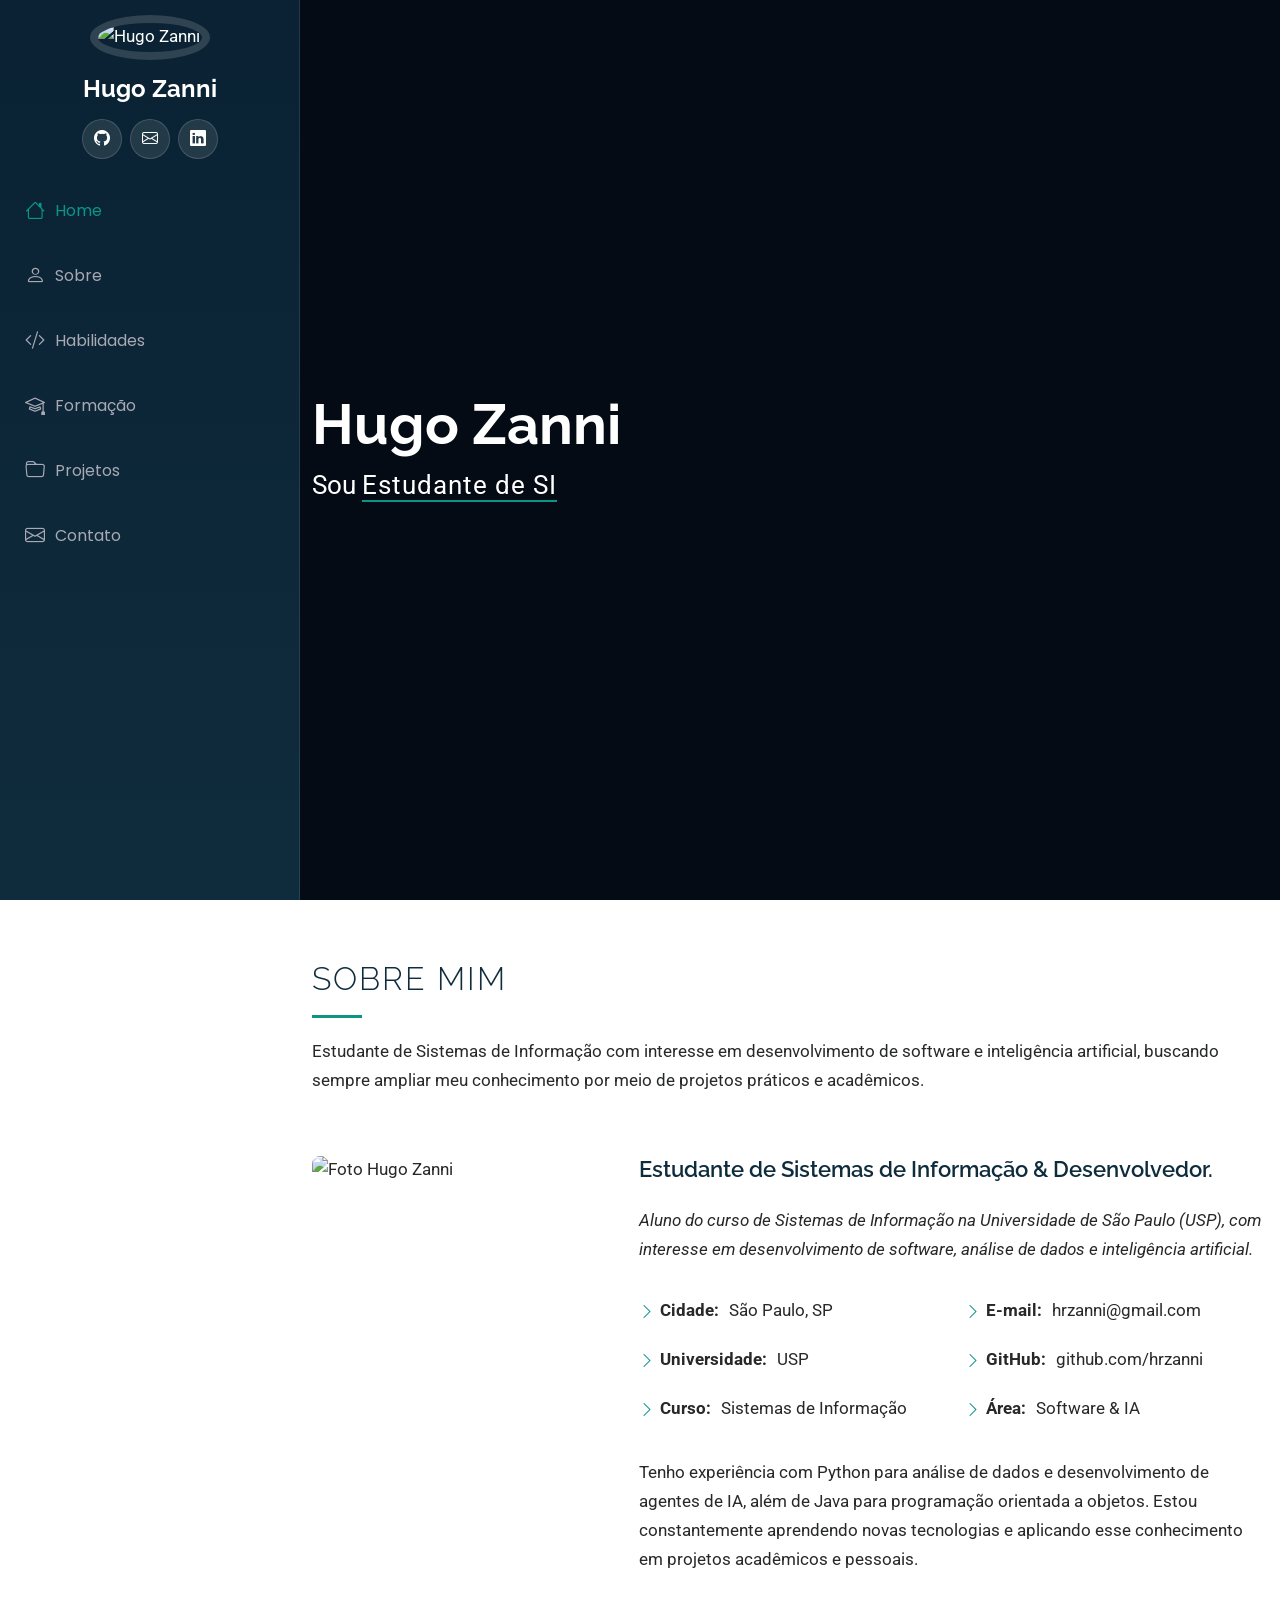
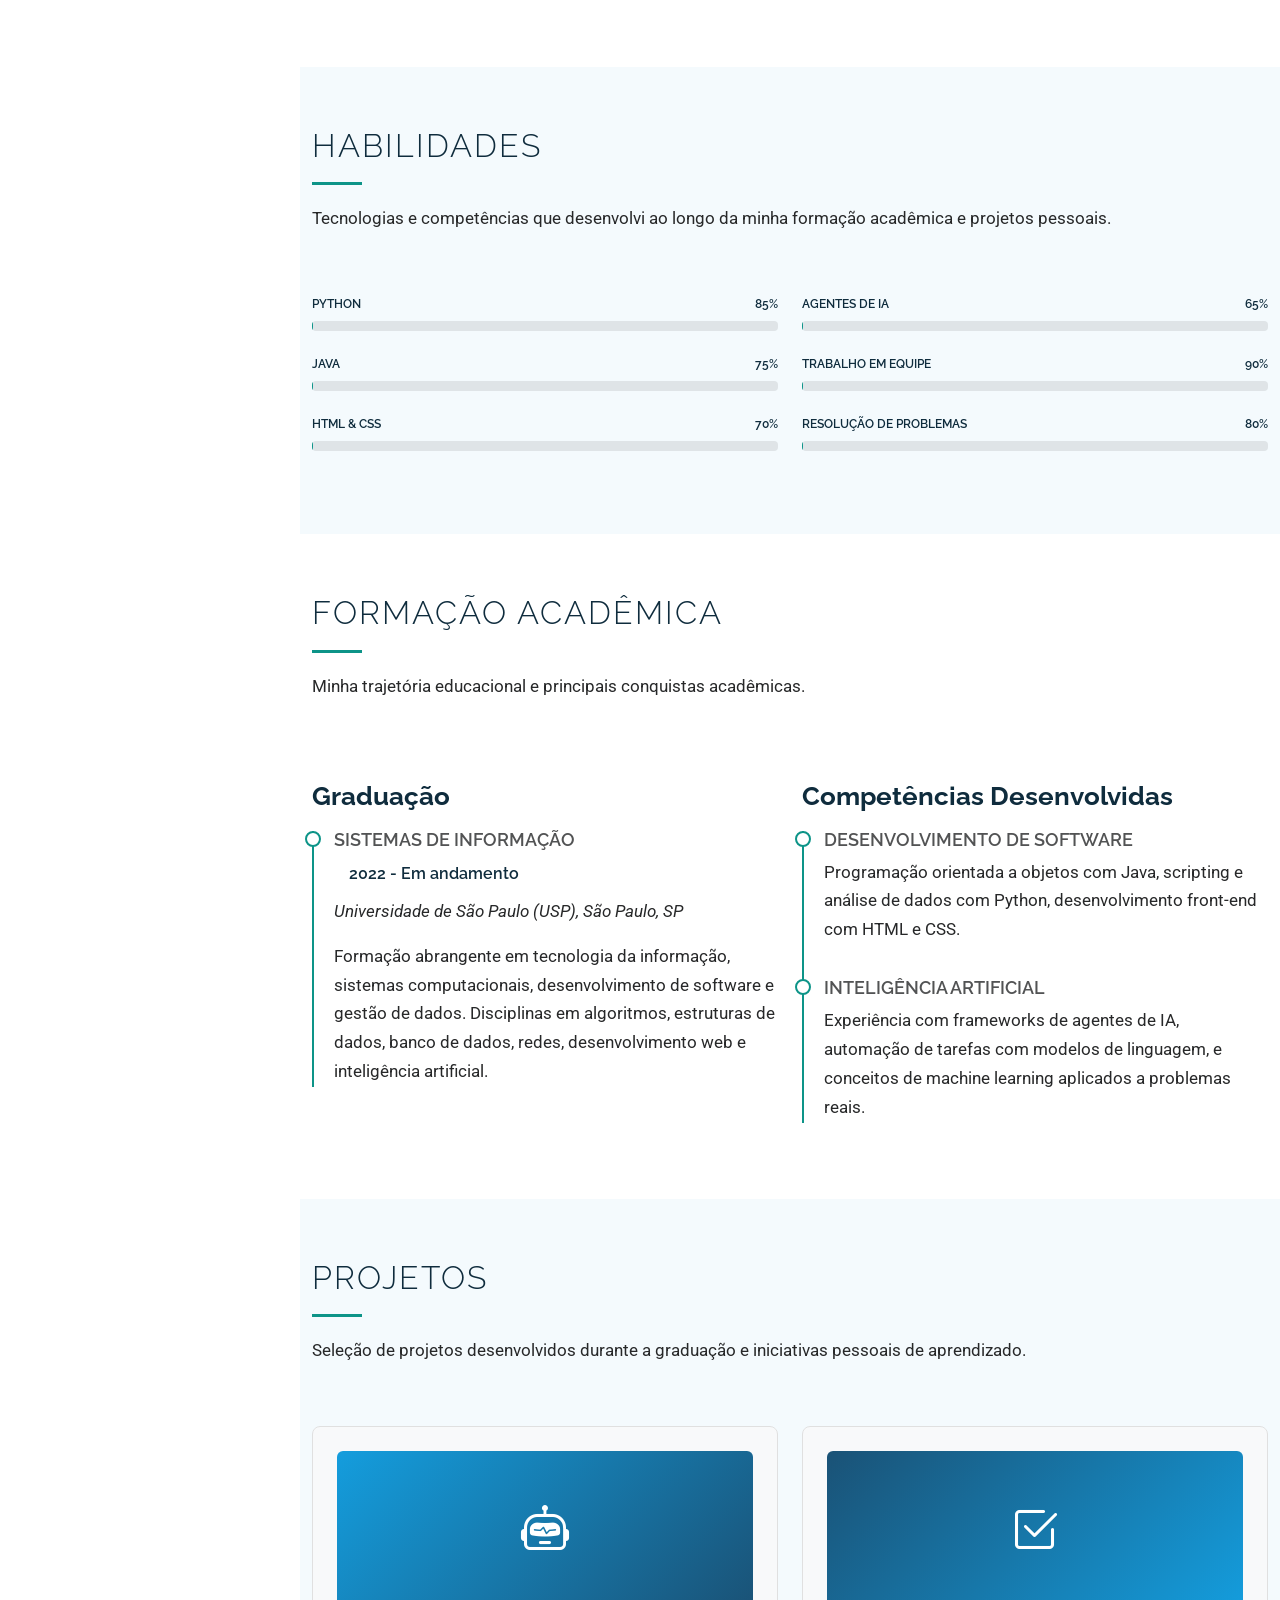
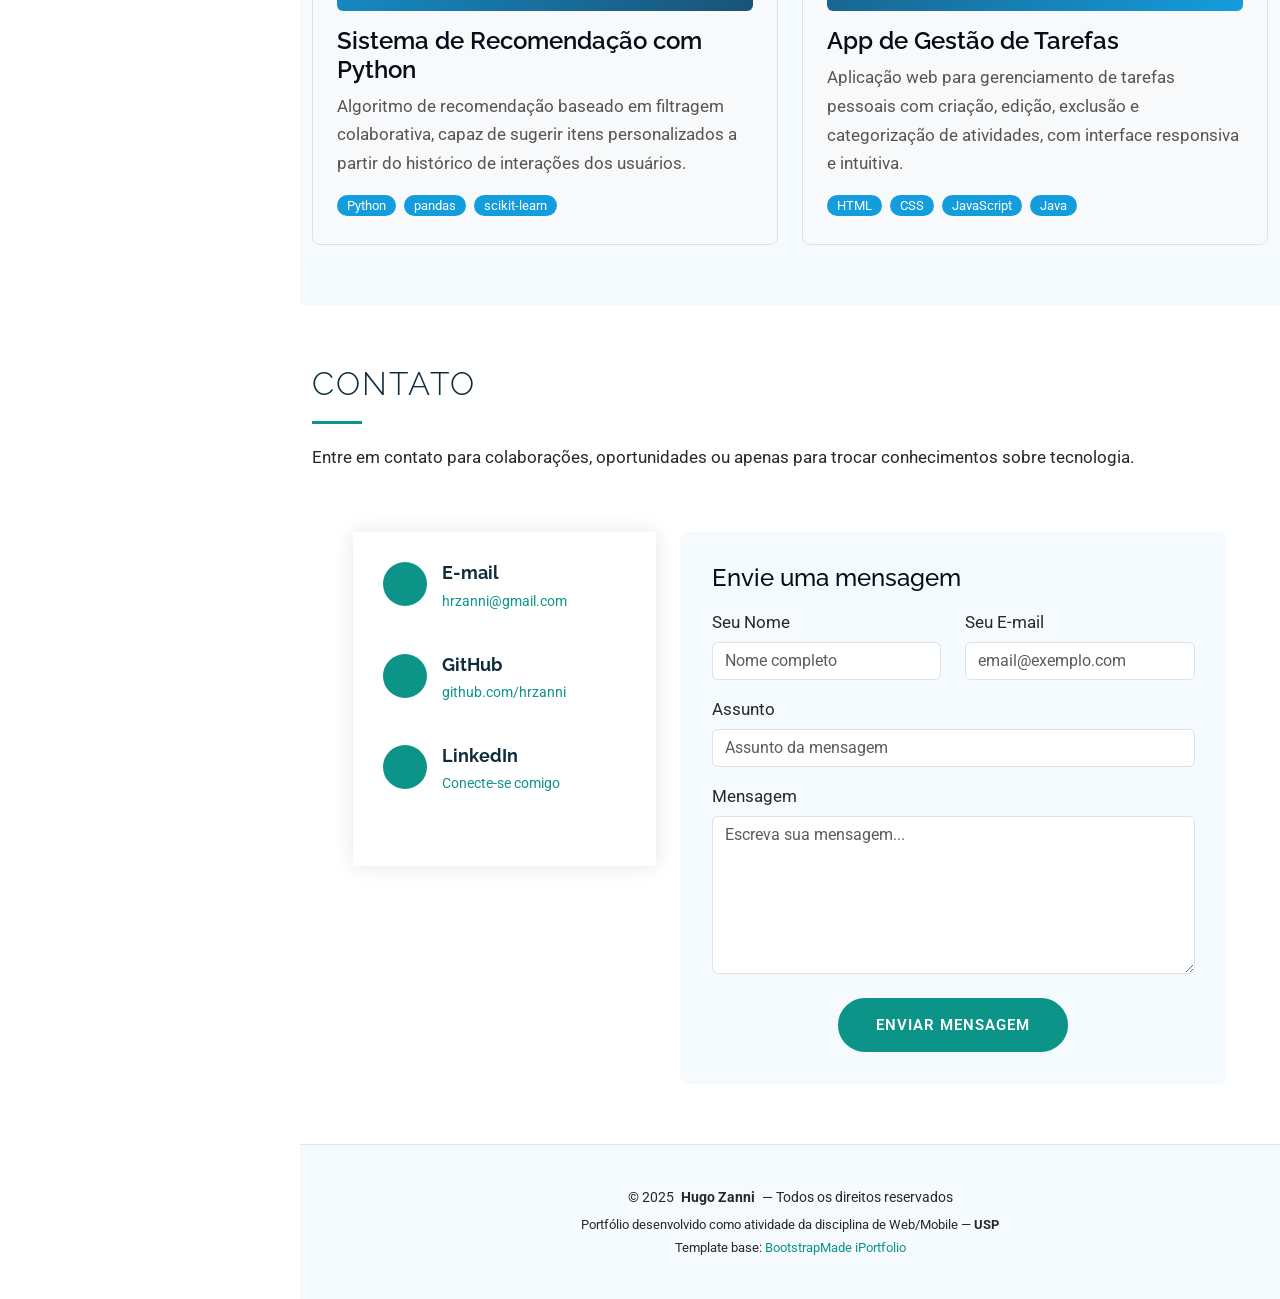
==== index.html @ 6def1819 "Portfólio Hugo Zanni - Atividade Introdução ao CSS - Template iPortfolio (BootstrapMade) adaptado co" ====
<!DOCTYPE html>
<html lang="pt-BR">

<head>
  <meta charset="utf-8">
  <meta content="width=device-width, initial-scale=1.0" name="viewport">
  <title>Hugo Zanni - Portfólio</title>
  <meta content="Portfólio profissional de Hugo Zanni, aluno de Sistemas de Informação na USP" name="description">
  <meta content="portfólio, sistemas de informação, USP, python, java, inteligência artificial" name="keywords">

  <!-- Fonts -->
  <link href="https://fonts.googleapis.com" rel="preconnect">
  <link href="https://fonts.gstatic.com" rel="preconnect" crossorigin>
  <link href="https://fonts.googleapis.com/css2?family=Roboto:ital,wght@0,100;0,300;0,400;0,500;0,700;0,900;1,100;1,300;1,400;1,500;1,700;1,900&family=Poppins:ital,wght@0,100;0,200;0,300;0,400;0,500;0,600;0,700;0,800;0,900;1,100;1,200;1,300;1,400;1,500;1,600;1,700;1,800;1,900&family=Raleway:ital,wght@0,100;0,200;0,300;0,400;0,500;0,600;0,700;0,800;0,900;1,100;1,200;1,300;1,400;1,500;1,600;1,700;1,800;1,900&display=swap" rel="stylesheet">

  <!-- Vendor CSS Files (CDN) -->
  <link href="https://cdn.jsdelivr.net/npm/bootstrap@5.3.3/dist/css/bootstrap.min.css" rel="stylesheet">
  <link href="https://cdn.jsdelivr.net/npm/bootstrap-icons@1.11.3/font/bootstrap-icons.min.css" rel="stylesheet">
  <link href="https://cdn.jsdelivr.net/npm/aos@2.3.4/dist/aos.css" rel="stylesheet">
  <link href="https://cdn.jsdelivr.net/npm/glightbox/dist/css/glightbox.min.css" rel="stylesheet">
  <link href="https://cdn.jsdelivr.net/npm/swiper@11/swiper-bundle.min.css" rel="stylesheet">

  <!-- Main CSS File -->
  <link href="assets/css/main.css" rel="stylesheet">
  <!-- Custom CSS Overrides -->
  <link href="assets/css/custom.css" rel="stylesheet">

  <!-- =======================================================
  * Template Base: iPortfolio
  * Template URL: https://bootstrapmade.com/iportfolio-bootstrap-portfolio-websites-template/
  * Author: BootstrapMade.com
  * Adaptado por: Hugo Zanni - Sistemas de Informação, USP
  ======================================================== -->
</head>

<body class="index-page">

  <header id="header" class="header dark-background d-flex flex-column">
    <i class="header-toggle d-xl-none bi bi-list"></i>

    <div class="profile-img">
      <img src="https://ui-avatars.com/api/?name=Hugo+Zanni&background=149ddd&color=fff&size=200&bold=true&font-size=0.4" alt="Hugo Zanni" class="img-fluid rounded-circle">
    </div>

    <a href="index.html" class="logo d-flex align-items-center justify-content-center">
      <h1 class="sitename">Hugo Zanni</h1>
    </a>

    <div class="social-links text-center">
      <a href="https://github.com/hrzanni" class="github" target="_blank" title="GitHub"><i class="bi bi-github"></i></a>
      <a href="mailto:hrzanni@gmail.com" class="email" title="E-mail"><i class="bi bi-envelope"></i></a>
      <a href="#" class="linkedin" title="LinkedIn"><i class="bi bi-linkedin"></i></a>
    </div>

    <nav id="navmenu" class="navmenu">
      <ul>
        <li><a href="#hero" class="active"><i class="bi bi-house navicon"></i> Home</a></li>
        <li><a href="#about"><i class="bi bi-person navicon"></i> Sobre</a></li>
        <li><a href="#skills"><i class="bi bi-code-slash navicon"></i> Habilidades</a></li>
        <li><a href="#education"><i class="bi bi-mortarboard navicon"></i> Formação</a></li>
        <li><a href="#projects"><i class="bi bi-folder navicon"></i> Projetos</a></li>
        <li><a href="#contact"><i class="bi bi-envelope navicon"></i> Contato</a></li>
      </ul>
    </nav>

  </header>

  <main class="main">

    <!-- Hero Section -->
    <section id="hero" class="hero section dark-background">

      <div class="container" data-aos="fade-up" data-aos-delay="100">
        <h2>Hugo Zanni</h2>
        <p>Sou <span class="typed" data-typed-items="Estudante de SI,Desenvolvedor,Entusiasta de IA,Programador Python">Estudante de SI</span><span class="typed-cursor typed-cursor--blink" aria-hidden="true"></span></p>
      </div>

    </section><!-- /Hero Section -->

    <!-- About Section -->
    <section id="about" class="about section">

      <div class="container section-title" data-aos="fade-up">
        <h2>Sobre Mim</h2>
        <p>Estudante de Sistemas de Informação com interesse em desenvolvimento de software e inteligência artificial, buscando sempre ampliar meu conhecimento por meio de projetos práticos e acadêmicos.</p>
      </div>

      <div class="container" data-aos="fade-up" data-aos-delay="100">

        <div class="row gy-4 justify-content-center">
          <div class="col-lg-4">
            <img src="https://ui-avatars.com/api/?name=Hugo+Zanni&background=149ddd&color=fff&size=400&bold=true&font-size=0.35" class="img-fluid" alt="Foto Hugo Zanni" style="border-radius: 8px;">
          </div>
          <div class="col-lg-8 content">
            <h2>Estudante de Sistemas de Informação &amp; Desenvolvedor.</h2>
            <p class="fst-italic py-3">
              Aluno do curso de Sistemas de Informação na Universidade de São Paulo (USP), com interesse em desenvolvimento de software, análise de dados e inteligência artificial.
            </p>
            <div class="row">
              <div class="col-lg-6">
                <ul>
                  <li><i class="bi bi-chevron-right"></i> <strong>Cidade:</strong> <span>São Paulo, SP</span></li>
                  <li><i class="bi bi-chevron-right"></i> <strong>Universidade:</strong> <span>USP</span></li>
                  <li><i class="bi bi-chevron-right"></i> <strong>Curso:</strong> <span>Sistemas de Informação</span></li>
                </ul>
              </div>
              <div class="col-lg-6">
                <ul>
                  <li><i class="bi bi-chevron-right"></i> <strong>E-mail:</strong> <span>hrzanni@gmail.com</span></li>
                  <li><i class="bi bi-chevron-right"></i> <strong>GitHub:</strong> <span>github.com/hrzanni</span></li>
                  <li><i class="bi bi-chevron-right"></i> <strong>Área:</strong> <span>Software &amp; IA</span></li>
                </ul>
              </div>
            </div>
            <p class="py-3">
              Tenho experiência com Python para análise de dados e desenvolvimento de agentes de IA, além de Java para programação orientada a objetos. Estou constantemente aprendendo novas tecnologias e aplicando esse conhecimento em projetos acadêmicos e pessoais.
            </p>
          </div>
        </div>

      </div>

    </section><!-- /About Section -->

    <!-- Skills Section -->
    <section id="skills" class="skills section light-background">

      <div class="container section-title" data-aos="fade-up">
        <h2>Habilidades</h2>
        <p>Tecnologias e competências que desenvolvi ao longo da minha formação acadêmica e projetos pessoais.</p>
      </div>

      <div class="container" data-aos="fade-up" data-aos-delay="100">

        <div class="row skills-content skills-animation">

          <div class="col-lg-6">

            <div class="progress">
              <span class="skill"><span>Python</span> <i class="val">85%</i></span>
              <div class="progress-bar-wrap">
                <div class="progress-bar" role="progressbar" aria-valuenow="85" aria-valuemin="0" aria-valuemax="100"></div>
              </div>
            </div>

            <div class="progress">
              <span class="skill"><span>Java</span> <i class="val">75%</i></span>
              <div class="progress-bar-wrap">
                <div class="progress-bar" role="progressbar" aria-valuenow="75" aria-valuemin="0" aria-valuemax="100"></div>
              </div>
            </div>

            <div class="progress">
              <span class="skill"><span>HTML &amp; CSS</span> <i class="val">70%</i></span>
              <div class="progress-bar-wrap">
                <div class="progress-bar" role="progressbar" aria-valuenow="70" aria-valuemin="0" aria-valuemax="100"></div>
              </div>
            </div>

          </div>

          <div class="col-lg-6">

            <div class="progress">
              <span class="skill"><span>Agentes de IA</span> <i class="val">65%</i></span>
              <div class="progress-bar-wrap">
                <div class="progress-bar" role="progressbar" aria-valuenow="65" aria-valuemin="0" aria-valuemax="100"></div>
              </div>
            </div>

            <div class="progress">
              <span class="skill"><span>Trabalho em Equipe</span> <i class="val">90%</i></span>
              <div class="progress-bar-wrap">
                <div class="progress-bar" role="progressbar" aria-valuenow="90" aria-valuemin="0" aria-valuemax="100"></div>
              </div>
            </div>

            <div class="progress">
              <span class="skill"><span>Resolução de Problemas</span> <i class="val">80%</i></span>
              <div class="progress-bar-wrap">
                <div class="progress-bar" role="progressbar" aria-valuenow="80" aria-valuemin="0" aria-valuemax="100"></div>
              </div>
            </div>

          </div>

        </div>

      </div>

    </section><!-- /Skills Section -->

    <!-- Education Section -->
    <section id="education" class="resume section">

      <div class="container section-title" data-aos="fade-up">
        <h2>Formação Acadêmica</h2>
        <p>Minha trajetória educacional e principais conquistas acadêmicas.</p>
      </div>

      <div class="container">

        <div class="row">

          <div class="col-lg-6" data-aos="fade-up" data-aos-delay="100">
            <h3 class="resume-title">Graduação</h3>

            <div class="resume-item">
              <h4>Sistemas de Informação</h4>
              <h5>2022 - Em andamento</h5>
              <p><em>Universidade de São Paulo (USP), São Paulo, SP</em></p>
              <p>Formação abrangente em tecnologia da informação, sistemas computacionais, desenvolvimento de software e gestão de dados. Disciplinas em algoritmos, estruturas de dados, banco de dados, redes, desenvolvimento web e inteligência artificial.</p>
            </div>

          </div>

          <div class="col-lg-6" data-aos="fade-up" data-aos-delay="200">
            <h3 class="resume-title">Competências Desenvolvidas</h3>
            <div class="resume-item">
              <h4>Desenvolvimento de Software</h4>
              <p>Programação orientada a objetos com Java, scripting e análise de dados com Python, desenvolvimento front-end com HTML e CSS.</p>
            </div>

            <div class="resume-item">
              <h4>Inteligência Artificial</h4>
              <p>Experiência com frameworks de agentes de IA, automação de tarefas com modelos de linguagem, e conceitos de machine learning aplicados a problemas reais.</p>
            </div>

          </div>

        </div>

      </div>

    </section><!-- /Education Section -->

    <!-- Projects Section -->
    <section id="projects" class="portfolio section light-background">

      <div class="container section-title" data-aos="fade-up">
        <h2>Projetos</h2>
        <p>Seleção de projetos desenvolvidos durante a graduação e iniciativas pessoais de aprendizado.</p>
      </div>

      <div class="container">

        <div class="row gy-4" data-aos="fade-up" data-aos-delay="100">

          <!-- Project 1 -->
          <div class="col-lg-6 col-md-6">
            <div class="portfolio-content h-100" style="background:#f8f9fa; border-radius:8px; padding:24px; border: 1px solid #e0e0e0;">
              <div style="background: linear-gradient(135deg, #149ddd, #1a5276); border-radius:6px; height:160px; display:flex; align-items:center; justify-content:center; margin-bottom:16px;">
                <i class="bi bi-robot" style="font-size:3rem; color:white;"></i>
              </div>
              <h4 style="color:#050d18; font-weight:600;">Sistema de Recomendação com Python</h4>
              <p style="color:#555; margin:8px 0 12px;">Algoritmo de recomendação baseado em filtragem colaborativa, capaz de sugerir itens personalizados a partir do histórico de interações dos usuários.</p>
              <div>
                <span style="background:#149ddd; color:#fff; padding:3px 10px; border-radius:20px; font-size:0.8rem; margin-right:4px;">Python</span>
                <span style="background:#149ddd; color:#fff; padding:3px 10px; border-radius:20px; font-size:0.8rem; margin-right:4px;">pandas</span>
                <span style="background:#149ddd; color:#fff; padding:3px 10px; border-radius:20px; font-size:0.8rem;">scikit-learn</span>
              </div>
            </div>
          </div><!-- End Project 1 -->

          <!-- Project 2 -->
          <div class="col-lg-6 col-md-6">
            <div class="portfolio-content h-100" style="background:#f8f9fa; border-radius:8px; padding:24px; border: 1px solid #e0e0e0;">
              <div style="background: linear-gradient(135deg, #1a5276, #149ddd); border-radius:6px; height:160px; display:flex; align-items:center; justify-content:center; margin-bottom:16px;">
                <i class="bi bi-check2-square" style="font-size:3rem; color:white;"></i>
              </div>
              <h4 style="color:#050d18; font-weight:600;">App de Gestão de Tarefas</h4>
              <p style="color:#555; margin:8px 0 12px;">Aplicação web para gerenciamento de tarefas pessoais com criação, edição, exclusão e categorização de atividades, com interface responsiva e intuitiva.</p>
              <div>
                <span style="background:#149ddd; color:#fff; padding:3px 10px; border-radius:20px; font-size:0.8rem; margin-right:4px;">HTML</span>
                <span style="background:#149ddd; color:#fff; padding:3px 10px; border-radius:20px; font-size:0.8rem; margin-right:4px;">CSS</span>
                <span style="background:#149ddd; color:#fff; padding:3px 10px; border-radius:20px; font-size:0.8rem; margin-right:4px;">JavaScript</span>
                <span style="background:#149ddd; color:#fff; padding:3px 10px; border-radius:20px; font-size:0.8rem;">Java</span>
              </div>
            </div>
          </div><!-- End Project 2 -->

        </div>

      </div>

    </section><!-- /Projects Section -->

    <!-- Contact Section -->
    <section id="contact" class="contact section">

      <div class="container section-title" data-aos="fade-up">
        <h2>Contato</h2>
        <p>Entre em contato para colaborações, oportunidades ou apenas para trocar conhecimentos sobre tecnologia.</p>
      </div>

      <div class="container" data-aos="fade-up" data-aos-delay="100">

        <div class="row gy-4 justify-content-center">

          <div class="col-lg-4">
            <div class="info-wrap">
              <div class="info-item d-flex" data-aos="fade-up" data-aos-delay="200">
                <i class="bi bi-envelope flex-shrink-0"></i>
                <div>
                  <h3>E-mail</h3>
                  <p><a href="mailto:hrzanni@gmail.com">hrzanni@gmail.com</a></p>
                </div>
              </div>

              <div class="info-item d-flex" data-aos="fade-up" data-aos-delay="300">
                <i class="bi bi-github flex-shrink-0"></i>
                <div>
                  <h3>GitHub</h3>
                  <p><a href="https://github.com/hrzanni" target="_blank">github.com/hrzanni</a></p>
                </div>
              </div>

              <div class="info-item d-flex" data-aos="fade-up" data-aos-delay="400">
                <i class="bi bi-linkedin flex-shrink-0"></i>
                <div>
                  <h3>LinkedIn</h3>
                  <p><a href="#" target="_blank">Conecte-se comigo</a></p>
                </div>
              </div>
            </div>
          </div>

          <div class="col-lg-7">
            <div style="background:#f4fafd; border-radius:8px; padding:32px;" data-aos="fade-up" data-aos-delay="200">
              <h4 style="color:#050d18; margin-bottom:16px;">Envie uma mensagem</h4>
              <div class="row gy-3">
                <div class="col-md-6">
                  <label class="pb-1">Seu Nome</label>
                  <input type="text" class="form-control" placeholder="Nome completo">
                </div>
                <div class="col-md-6">
                  <label class="pb-1">Seu E-mail</label>
                  <input type="email" class="form-control" placeholder="email@exemplo.com">
                </div>
                <div class="col-md-12">
                  <label class="pb-1">Assunto</label>
                  <input type="text" class="form-control" placeholder="Assunto da mensagem">
                </div>
                <div class="col-md-12">
                  <label class="pb-1">Mensagem</label>
                  <textarea class="form-control" rows="6" placeholder="Escreva sua mensagem..."></textarea>
                </div>
                <div class="col-md-12 text-center">
                  <a href="mailto:hrzanni@gmail.com" class="btn-contact">Enviar Mensagem</a>
                </div>
              </div>
            </div>
          </div>

        </div>

      </div>

    </section><!-- /Contact Section -->

  </main>

  <footer id="footer" class="footer position-relative light-background">
    <div class="container">
      <div class="copyright text-center">
        <p>© <span>2025</span> <strong class="px-1 sitename">Hugo Zanni</strong> <span>— Todos os direitos reservados</span></p>
      </div>
      <div class="credits text-center">
        Portfólio desenvolvido como atividade da disciplina de Web/Mobile — <strong>USP</strong><br>
        Template base: <a href="https://bootstrapmade.com/">BootstrapMade iPortfolio</a>
      </div>
    </div>
  </footer>

  <!-- Scroll Top -->
  <a href="#" id="scroll-top" class="scroll-top d-flex align-items-center justify-content-center"><i class="bi bi-arrow-up-short"></i></a>

  <!-- Preloader -->
  <div id="preloader"></div>

  <!-- Vendor JS Files (CDN) -->
  <script src="https://cdn.jsdelivr.net/npm/bootstrap@5.3.3/dist/js/bootstrap.bundle.min.js"></script>
  <script src="https://cdn.jsdelivr.net/npm/aos@2.3.4/dist/aos.js"></script>
  <script src="https://cdn.jsdelivr.net/npm/typed.js@2.1.0/dist/typed.umd.js"></script>
  <script src="https://cdn.jsdelivr.net/npm/@srexi/purecounterjs/js/purecounter_vanilla.min.js"></script>
  <script src="https://cdn.jsdelivr.net/npm/waypoints@4.0.1/lib/noframework.waypoints.min.js"></script>
  <script src="https://cdn.jsdelivr.net/npm/glightbox/dist/js/glightbox.min.js"></script>
  <script src="https://cdn.jsdelivr.net/npm/imagesloaded@5/imagesloaded.pkgd.min.js"></script>
  <script src="https://cdn.jsdelivr.net/npm/isotope-layout@3.0.6/dist/isotope.pkgd.min.js"></script>
  <script src="https://cdn.jsdelivr.net/npm/swiper@11/swiper-bundle.min.js"></script>

  <!-- Main JS File -->
  <script src="assets/js/main.js"></script>

</body>

</html>
---- assets/css/main.css ----
/**
* Template Name: iPortfolio
* Template URL: https://bootstrapmade.com/iportfolio-bootstrap-portfolio-websites-template/
* Updated: Jun 29 2024 with Bootstrap v5.3.3
* Author: BootstrapMade.com
* License: https://bootstrapmade.com/license/
*/

/*--------------------------------------------------------------
# Font & Color Variables
# Help: https://bootstrapmade.com/color-system/
--------------------------------------------------------------*/
/* Fonts */
:root {
  --default-font: "Roboto",  system-ui, -apple-system, "Segoe UI", Roboto, "Helvetica Neue", Arial, "Noto Sans", "Liberation Sans", sans-serif, "Apple Color Emoji", "Segoe UI Emoji", "Segoe UI Symbol", "Noto Color Emoji";
  --heading-font: "Raleway",  sans-serif;
  --nav-font: "Poppins",  sans-serif;
}

/* Global Colors - The following color variables are used throughout the website. Updating them here will change the color scheme of the entire website */
:root { 
  --background-color: #ffffff; /* Background color for the entire website, including individual sections */
  --default-color: #272829; /* Default color used for the majority of the text content across the entire website */
  --heading-color: #050d18; /* Color for headings, subheadings and title throughout the website */
  --accent-color: #149ddd; /* Accent color that represents your brand on the website. It's used for buttons, links, and other elements that need to stand out */
  --surface-color: #ffffff; /* The surface color is used as a background of boxed elements within sections, such as cards, icon boxes, or other elements that require a visual separation from the global background. */
  --contrast-color: #ffffff; /* Contrast color for text, ensuring readability against backgrounds of accent, heading, or default colors. */
}

/* Nav Menu Colors - The following color variables are used specifically for the navigation menu. They are separate from the global colors to allow for more customization options */
:root {
  --nav-color: #a8a9b4;  /* The default color of the main navmenu links */
  --nav-hover-color: #ffffff; /* Applied to main navmenu links when they are hovered over or active */
  --nav-mobile-background-color: #040b14; /* Used as the background color for mobile navigation menu */
  --nav-dropdown-background-color: #040b14; /* Used as the background color for dropdown items that appear when hovering over primary navigation items */
  --nav-dropdown-color: #a8a9b4; /* Used for navigation links of the dropdown items in the navigation menu. */
  --nav-dropdown-hover-color: #ffffff; /* Similar to --nav-hover-color, this color is applied to dropdown navigation links when they are hovered over. */
}

/* Color Presets - These classes override global colors when applied to any section or element, providing reuse of the sam color scheme. */

.light-background {
  --background-color: #f4fafd;
  --surface-color: #ffffff;
}

.dark-background {
  --background-color: #040b14;
  --default-color: #ffffff;
  --heading-color: #ffffff;
  --surface-color: #151f2b;
  --contrast-color: #ffffff;
}

/* Smooth scroll */
:root {
  scroll-behavior: smooth;
}

/*--------------------------------------------------------------
# General Styling & Shared Classes
--------------------------------------------------------------*/
body {
  color: var(--default-color);
  background-color: var(--background-color);
  font-family: var(--default-font);
}

a {
  color: var(--accent-color);
  text-decoration: none;
  transition: 0.3s;
}

a:hover {
  color: color-mix(in srgb, var(--accent-color), transparent 25%);
  text-decoration: none;
}

h1,
h2,
h3,
h4,
h5,
h6 {
  color: var(--heading-color);
  font-family: var(--heading-font);
}

/* PHP Email Form Messages
------------------------------*/
.php-email-form .error-message {
  display: none;
  background: #df1529;
  color: #ffffff;
  text-align: left;
  padding: 15px;
  margin-bottom: 24px;
  font-weight: 600;
}

.php-email-form .sent-message {
  display: none;
  color: #ffffff;
  background: #059652;
  text-align: center;
  padding: 15px;
  margin-bottom: 24px;
  font-weight: 600;
}

.php-email-form .loading {
  display: none;
  background: var(--surface-color);
  text-align: center;
  padding: 15px;
  margin-bottom: 24px;
}

.php-email-form .loading:before {
  content: "";
  display: inline-block;
  border-radius: 50%;
  width: 24px;
  height: 24px;
  margin: 0 10px -6px 0;
  border: 3px solid var(--accent-color);
  border-top-color: var(--surface-color);
  animation: php-email-form-loading 1s linear infinite;
}

@keyframes php-email-form-loading {
  0% {
    transform: rotate(0deg);
  }

  100% {
    transform: rotate(360deg);
  }
}

/*--------------------------------------------------------------
# Global Header
--------------------------------------------------------------*/
.header {
  color: var(--default-color);
  background-color: var(--background-color);
  position: fixed;
  top: 0;
  left: 0;
  bottom: 0;
  padding: 0 15px;
  width: 300px;
  transition: all ease-in-out 0.3s;
  overflow-y: auto;
  z-index: 997;
  border-right: 1px solid color-mix(in srgb, var(--default-color), transparent 90%);
}

.header .profile-img img {
  margin: 15px auto;
  display: block;
  width: 120px;
  border: 8px solid color-mix(in srgb, var(--default-color), transparent 85%);
}

.header .logo {
  line-height: 1;
  margin-bottom: 15px;
}

.header .logo img {
  max-height: 32px;
  margin-right: 8px;
}

.header .logo h1 {
  font-size: 24px;
  margin: 0;
  font-weight: 700;
  color: var(--heading-color);
}

.header .social-links {
  margin: 0 0 20px 0;
}

.header .social-links a {
  font-size: 16px;
  display: inline-flex;
  align-items: center;
  justify-content: center;
  background: color-mix(in srgb, var(--default-color), transparent 90%);
  color: var(--default-color);
  margin: 0 2px;
  border-radius: 50%;
  text-align: center;
  width: 40px;
  height: 40px;
  transition: 0.3s;
}

.header .social-links a:hover {
  color: var(--contrast-color);
  background: var(--accent-color);
}

@media (min-width: 1200px) {

  .header~main,
  .header~#footer {
    margin-left: 300px;
  }
}

@media (max-width: 1199px) {
  .header {
    left: -100%;
  }
}

.header.header-show {
  left: 0;
}

.header .header-toggle {
  color: var(--contrast-color);
  background-color: var(--accent-color);
  font-size: 22px;
  display: flex;
  align-items: center;
  justify-content: center;
  width: 40px;
  height: 40px;
  border-radius: 50%;
  cursor: pointer;
  position: fixed;
  top: 15px;
  right: 15px;
  z-index: 9999;
  transition: background-color 0.3s;
}

.header .header-toggle:hover {
  color: var(--contrast-color);
  background-color: color-mix(in srgb, var(--accent-color) 90%, white 15%);
}

/*--------------------------------------------------------------
# Navigation Menu
--------------------------------------------------------------*/
.mobile-nav-toggle {
  display: none;
}

.navmenu {
  padding: 0;
  z-index: 9997;
}

.navmenu ul {
  list-style: none;
  padding: 0 0 20px 0;
  margin: 0;
}

.navmenu a,
.navmenu a:focus {
  color: var(--nav-color);
  padding: 15px 10px;
  font-family: var(--nav-font);
  font-size: 16px;
  font-weight: 400;
  display: flex;
  align-items: center;
  white-space: nowrap;
  transition: 0.3s;
  width: 100%;
}

.navmenu a .navicon,
.navmenu a:focus .navicon {
  font-size: 20px;
  margin-right: 10px;
}

.navmenu a .toggle-dropdown,
.navmenu a:focus .toggle-dropdown {
  font-size: 12px;
  line-height: 0;
  margin-left: auto;
  width: 30px;
  height: 30px;
  display: flex;
  align-items: center;
  justify-content: center;
  border-radius: 50%;
  transition: 0.3s;
  flex-shrink: 0;
  background-color: color-mix(in srgb, var(--accent-color), transparent 90%);
}

.navmenu a .toggle-dropdown:hover,
.navmenu a:focus .toggle-dropdown:hover {
  background-color: var(--accent-color);
  color: var(--contrast-color);
}

.navmenu a:hover,
.navmenu .active,
.navmenu .active:focus {
  color: var(--nav-hover-color);
}

.navmenu a:hover .navicon,
.navmenu .active .navicon,
.navmenu .active:focus .navicon {
  color: var(--accent-color);
}

.navmenu .active .toggle-dropdown,
.navmenu .active:focus .toggle-dropdown {
  background-color: var(--accent-color);
  color: var(--contrast-color);
  transform: rotate(180deg);
}

.navmenu .dropdown {
  display: block;
}

.navmenu .dropdown a,
.navmenu .dropdown a:focus {
  color: --nav-dropdown-color;
}

.navmenu .dropdown a:hover,
.navmenu .dropdown .active,
.navmenu .dropdown .active:focus {
  color: var(--nav-dropdown-hover-color);
}

.navmenu .dropdown ul {
  position: static;
  display: none;
  z-index: 99;
  padding: 5px 10px;
  margin: 5px 10px;
  background-color: var(--nav-dropdown-background-color);
  border: 1px solid color-mix(in srgb, var(--default-color), transparent 90%);
  box-shadow: none;
  transition: all 0.5s ease-in-out;
}

.navmenu .dropdown ul ul {
  background-color: rgba(33, 37, 41, 0.1);
}

.navmenu .dropdown>.dropdown-active {
  display: block;
  background-color: rgba(33, 37, 41, 0.03);
}

/*--------------------------------------------------------------
# Global Footer
--------------------------------------------------------------*/
.footer {
  color: var(--default-color);
  background-color: var(--background-color);
  font-size: 14px;
  padding: 40px 0;
  position: relative;
  border-top: 1px solid color-mix(in srgb, var(--default-color), transparent 90%);
}

.footer .copyright p {
  margin-bottom: 0;
}

.footer .credits {
  margin-top: 4px;
  font-size: 13px;
  text-align: center;
}

/*--------------------------------------------------------------
# Preloader
--------------------------------------------------------------*/
#preloader {
  position: fixed;
  inset: 0;
  z-index: 999999;
  overflow: hidden;
  background: var(--background-color);
  transition: all 0.6s ease-out;
}

#preloader:before {
  content: "";
  position: fixed;
  top: calc(50% - 30px);
  left: calc(50% - 30px);
  border: 6px solid #ffffff;
  border-color: var(--accent-color) transparent var(--accent-color) transparent;
  border-radius: 50%;
  width: 60px;
  height: 60px;
  animation: animate-preloader 1.5s linear infinite;
}

@keyframes animate-preloader {
  0% {
    transform: rotate(0deg);
  }

  100% {
    transform: rotate(360deg);
  }
}

/*--------------------------------------------------------------
# Scroll Top Button
--------------------------------------------------------------*/
.scroll-top {
  position: fixed;
  visibility: hidden;
  opacity: 0;
  right: 15px;
  bottom: -15px;
  z-index: 99999;
  background-color: var(--accent-color);
  width: 44px;
  height: 44px;
  border-radius: 50px;
  transition: all 0.4s;
}

.scroll-top i {
  font-size: 24px;
  color: var(--contrast-color);
  line-height: 0;
}

.scroll-top:hover {
  background-color: color-mix(in srgb, var(--accent-color), transparent 20%);
  color: var(--contrast-color);
}

.scroll-top.active {
  visibility: visible;
  opacity: 1;
  bottom: 15px;
}

/*--------------------------------------------------------------
# Disable aos animation delay on mobile devices
--------------------------------------------------------------*/
@media screen and (max-width: 768px) {
  [data-aos-delay] {
    transition-delay: 0 !important;
  }
}

/*--------------------------------------------------------------
# Global Page Titles & Breadcrumbs
--------------------------------------------------------------*/
.page-title {
  color: var(--default-color);
  background-color: var(--background-color);
  padding: 25px 0;
  position: relative;
}

.page-title h1 {
  font-size: 24px;
  font-weight: 700;
}

.page-title .breadcrumbs ol {
  display: flex;
  flex-wrap: wrap;
  list-style: none;
  padding: 0;
  margin: 0;
  font-size: 14px;
  font-weight: 400;
}

.page-title .breadcrumbs ol li+li {
  padding-left: 10px;
}

.page-title .breadcrumbs ol li+li::before {
  content: "/";
  display: inline-block;
  padding-right: 10px;
  color: color-mix(in srgb, var(--default-color), transparent 70%);
}

/*--------------------------------------------------------------
# Global Sections
--------------------------------------------------------------*/
section,
.section {
  color: var(--default-color);
  background-color: var(--background-color);
  padding: 60px 0;
  overflow: clip;
}

/*--------------------------------------------------------------
# Global Section Titles
--------------------------------------------------------------*/
.section-title {
  padding-bottom: 60px;
  position: relative;
}

.section-title h2 {
  font-size: 32px;
  font-weight: 700;
  margin-bottom: 20px;
  padding-bottom: 20px;
  position: relative;
}

.section-title h2:after {
  content: "";
  position: absolute;
  display: block;
  width: 50px;
  height: 3px;
  background: var(--accent-color);
  left: 0;
  bottom: 0;
}

.section-title p {
  margin-bottom: 0;
}

/*--------------------------------------------------------------
# Hero Section
--------------------------------------------------------------*/
.hero {
  width: 100%;
  min-height: 100vh;
  position: relative;
  padding: 80px 0;
  display: flex;
  align-items: center;
  justify-content: center;
}

.hero img {
  position: absolute;
  inset: 0;
  display: block;
  width: 100%;
  height: 100%;
  object-fit: cover;
  z-index: 1;
}

.hero:before {
  content: "";
  background: color-mix(in srgb, var(--background-color), transparent 70%);
  position: absolute;
  inset: 0;
  z-index: 2;
}

.hero .container {
  position: relative;
  z-index: 3;
}

.hero h2 {
  margin: 0;
  font-size: 64px;
  font-weight: 700;
}

.hero p {
  margin: 5px 0 0 0;
  font-size: 26px;
}

.hero p span {
  letter-spacing: 1px;
  border-bottom: 2px solid var(--accent-color);
}

.hero .social-links {
  margin-top: 25px;
}

.hero .social-links a {
  font-size: 24px;
  display: inline-block;
  color: color-mix(in srgb, var(--default-color), transparent 50%);
  line-height: 1;
  margin-right: 20px;
  transition: 0.3s;
}

.hero .social-links a:hover {
  color: var(--accent-color);
}

@media (max-width: 768px) {
  .hero h2 {
    font-size: 32px;
  }

  .hero p {
    font-size: 20px;
  }
}

/*--------------------------------------------------------------
# About Section
--------------------------------------------------------------*/
.about .content h2 {
  font-weight: 700;
  font-size: 24px;
}

.about .content ul {
  list-style: none;
  padding: 0;
}

.about .content ul li {
  margin-bottom: 20px;
  display: flex;
  align-items: center;
}

.about .content ul strong {
  margin-right: 10px;
}

.about .content ul i {
  font-size: 16px;
  margin-right: 5px;
  color: var(--accent-color);
  line-height: 0;
}

/*--------------------------------------------------------------
# Stats Section
--------------------------------------------------------------*/
.stats .stats-item {
  padding: 30px;
  width: 100%;
}

.stats .stats-item i {
  color: var(--accent-color);
  display: block;
  font-size: 44px;
  float: left;
  line-height: 0;
}

.stats .stats-item .purecounter {
  color: var(--heading-color);
  font-size: 48px;
  line-height: 40px;
  display: block;
  font-weight: 700;
  margin-left: 60px;
}

.stats .stats-item p {
  color: color-mix(in srgb, var(--default-color), transparent 40%);
  padding: 15px 0 0 0;
  margin: 0 0 0 60px;
  font-family: var(--heading-font);
  font-size: 14px;
}

/*--------------------------------------------------------------
# Skills Section
--------------------------------------------------------------*/
.skills .progress {
  height: 60px;
  display: block;
  background: none;
  border-radius: 0;
}

.skills .progress .skill {
  color: var(--heading-color);
  padding: 0;
  margin: 0 0 6px 0;
  text-transform: uppercase;
  display: block;
  font-weight: 600;
  font-family: var(--heading-font);
}

.skills .progress .skill .val {
  float: right;
  font-style: normal;
}

.skills .progress-bar-wrap {
  background: color-mix(in srgb, var(--default-color), transparent 90%);
  height: 10px;
}

.skills .progress-bar {
  width: 1px;
  height: 10px;
  transition: 0.9s;
  background-color: var(--accent-color);
}

/*--------------------------------------------------------------
# Resume Section
--------------------------------------------------------------*/
.resume .resume-title {
  color: var(--heading-color);
  font-size: 26px;
  font-weight: 700;
  margin-top: 20px;
  margin-bottom: 20px;
}

.resume .resume-item {
  padding: 0 0 20px 20px;
  margin-top: -2px;
  border-left: 2px solid var(--accent-color);
  position: relative;
}

.resume .resume-item h4 {
  line-height: 18px;
  font-size: 18px;
  font-weight: 600;
  text-transform: uppercase;
  color: color-mix(in srgb, var(--default-color), transparent 20%);
  margin-bottom: 10px;
}

.resume .resume-item h5 {
  font-size: 16px;
  padding: 5px 15px;
  display: inline-block;
  font-weight: 600;
  margin-bottom: 10px;
}

.resume .resume-item ul {
  padding-left: 20px;
}

.resume .resume-item ul li {
  padding-bottom: 10px;
}

.resume .resume-item:last-child {
  padding-bottom: 0;
}

.resume .resume-item::before {
  content: "";
  position: absolute;
  width: 16px;
  height: 16px;
  border-radius: 50px;
  left: -9px;
  top: 0;
  background: var(--background-color);
  border: 2px solid var(--accent-color);
}

/*--------------------------------------------------------------
# Portfolio Section
--------------------------------------------------------------*/
.portfolio .portfolio-filters {
  padding: 0;
  margin: 0 auto 20px auto;
  list-style: none;
  text-align: center;
}

.portfolio .portfolio-filters li {
  cursor: pointer;
  display: inline-block;
  padding: 0;
  font-size: 14px;
  font-weight: 400;
  margin: 0 10px;
  line-height: 1;
  text-transform: uppercase;
  margin-bottom: 10px;
  transition: all 0.3s ease-in-out;
}

.portfolio .portfolio-filters li:hover,
.portfolio .portfolio-filters li.filter-active {
  color: var(--accent-color);
}

.portfolio .portfolio-filters li:first-child {
  margin-left: 0;
}

.portfolio .portfolio-filters li:last-child {
  margin-right: 0;
}

@media (max-width: 575px) {
  .portfolio .portfolio-filters li {
    font-size: 14px;
    margin: 0 5px;
  }
}

.portfolio .portfolio-content {
  position: relative;
  overflow: hidden;
}

.portfolio .portfolio-content img {
  transition: 0.3s;
}

.portfolio .portfolio-content .portfolio-info {
  opacity: 0;
  position: absolute;
  inset: 0;
  z-index: 3;
  transition: all ease-in-out 0.3s;
  background: rgba(0, 0, 0, 0.6);
  padding: 15px;
}

.portfolio .portfolio-content .portfolio-info h4 {
  font-size: 14px;
  padding: 5px 10px;
  font-weight: 400;
  color: #ffffff;
  display: inline-block;
  background-color: var(--accent-color);
}

.portfolio .portfolio-content .portfolio-info p {
  position: absolute;
  bottom: 10px;
  text-align: center;
  display: inline-block;
  left: 0;
  right: 0;
  font-size: 16px;
  font-weight: 600;
  color: rgba(255, 255, 255, 0.8);
}

.portfolio .portfolio-content .portfolio-info .preview-link,
.portfolio .portfolio-content .portfolio-info .details-link {
  position: absolute;
  left: calc(50% - 40px);
  font-size: 26px;
  top: calc(50% - 14px);
  color: #fff;
  transition: 0.3s;
  line-height: 1.2;
}

.portfolio .portfolio-content .portfolio-info .preview-link:hover,
.portfolio .portfolio-content .portfolio-info .details-link:hover {
  color: var(--accent-color);
}

.portfolio .portfolio-content .portfolio-info .details-link {
  left: 50%;
  font-size: 34px;
  line-height: 0;
}

.portfolio .portfolio-content:hover .portfolio-info {
  opacity: 1;
}

.portfolio .portfolio-content:hover img {
  transform: scale(1.1);
}

/*--------------------------------------------------------------
# Services Section
--------------------------------------------------------------*/
.services .service-item {
  position: relative;
}

.services .service-item .icon {
  background: var(--accent-color);
  display: flex;
  align-items: center;
  justify-content: center;
  width: 54px;
  height: 54px;
  border-radius: 50%;
  transition: 0.5s;
  border: 1px solid var(--accent-color);
  margin-right: 20px;
}

.services .service-item .icon i {
  color: var(--contrast-color);
  font-size: 24px;
  line-height: 0;
}

.services .service-item:hover .icon {
  background: var(--surface-color);
}

.services .service-item:hover .icon i {
  color: var(--accent-color);
}

.services .service-item .title {
  font-weight: 700;
  margin-bottom: 15px;
  font-size: 18px;
}

.services .service-item .title a {
  color: var(--heading-color);
}

.services .service-item .title a:hover {
  color: var(--accent-color);
}

.services .service-item .description {
  line-height: 24px;
  font-size: 14px;
}

/*--------------------------------------------------------------
# Testimonials Section
--------------------------------------------------------------*/
.testimonials .testimonials-carousel,
.testimonials .testimonials-slider {
  overflow: hidden;
}

.testimonials .testimonial-item {
  box-sizing: content-box;
  text-align: center;
  min-height: 320px;
}

.testimonials .testimonial-item .testimonial-img {
  width: 90px;
  border-radius: 50%;
  margin: 0 auto;
}

.testimonials .testimonial-item h3 {
  font-size: 18px;
  font-weight: bold;
  margin: 10px 0 5px 0;
}

.testimonials .testimonial-item h4 {
  font-size: 14px;
  color: color-mix(in srgb, var(--default-color), transparent 20%);
  margin: 0;
}

.testimonials .testimonial-item .quote-icon-left,
.testimonials .testimonial-item .quote-icon-right {
  color: color-mix(in srgb, var(--accent-color), transparent 40%);
  font-size: 26px;
  line-height: 0;
}

.testimonials .testimonial-item .quote-icon-left {
  display: inline-block;
  left: -5px;
  position: relative;
}

.testimonials .testimonial-item .quote-icon-right {
  display: inline-block;
  right: -5px;
  position: relative;
  top: 10px;
  transform: scale(-1, -1);
}

.testimonials .testimonial-item p {
  font-style: italic;
  margin: 0 15px 15px 15px;
  padding: 20px;
  background-color: var(--surface-color);
  position: relative;
  margin-bottom: 35px;
  border-radius: 6px;
  box-shadow: 0px 2px 15px rgba(0, 0, 0, 0.1);
}

.testimonials .testimonial-item p::after {
  content: "";
  width: 0;
  height: 0;
  border-top: 20px solid var(--surface-color);
  border-right: 20px solid transparent;
  border-left: 20px solid transparent;
  position: absolute;
  bottom: -20px;
  left: calc(50% - 20px);
}

.testimonials .swiper-wrapper {
  height: auto;
}

.testimonials .swiper-pagination {
  margin-top: 40px;
  position: relative;
}

.testimonials .swiper-pagination .swiper-pagination-bullet {
  width: 12px;
  height: 12px;
  background-color: var(--background-color);
  opacity: 1;
  border: 1px solid var(--accent-color);
}

.testimonials .swiper-pagination .swiper-pagination-bullet-active {
  background-color: var(--accent-color);
}

/*--------------------------------------------------------------
# Contact Section
--------------------------------------------------------------*/
.contact .info-wrap {
  background-color: var(--surface-color);
  box-shadow: 0px 0px 20px rgba(0, 0, 0, 0.1);
  padding: 30px;
}

@media (max-width: 575px) {
  .contact .info-wrap {
    padding: 20px;
  }
}

.contact .info-item {
  margin-bottom: 40px;
}

.contact .info-item i {
  font-size: 20px;
  color: var(--accent-color);
  background: color-mix(in srgb, var(--accent-color), transparent 92%);
  width: 44px;
  height: 44px;
  display: flex;
  justify-content: center;
  align-items: center;
  border-radius: 50px;
  transition: all 0.3s ease-in-out;
  margin-right: 15px;
}

.contact .info-item h3 {
  padding: 0;
  font-size: 18px;
  font-weight: 700;
  margin-bottom: 5px;
}

.contact .info-item p {
  padding: 0;
  margin-bottom: 0;
  font-size: 14px;
}

.contact .info-item:hover i {
  background: var(--accent-color);
  color: var(--contrast-color);
}

.contact .php-email-form {
  background-color: var(--surface-color);
  height: 100%;
  padding: 30px;
  box-shadow: 0px 0px 20px rgba(0, 0, 0, 0.1);
}

@media (max-width: 575px) {
  .contact .php-email-form {
    padding: 20px;
  }
}

.contact .php-email-form input[type=text],
.contact .php-email-form input[type=email],
.contact .php-email-form textarea {
  font-size: 14px;
  padding: 10px 15px;
  box-shadow: none;
  border-radius: 0;
  color: var(--default-color);
  background-color: var(--surface-color);
  border-color: color-mix(in srgb, var(--default-color), transparent 80%);
}

.contact .php-email-form input[type=text]:focus,
.contact .php-email-form input[type=email]:focus,
.contact .php-email-form textarea:focus {
  border-color: var(--accent-color);
}

.contact .php-email-form input[type=text]::placeholder,
.contact .php-email-form input[type=email]::placeholder,
.contact .php-email-form textarea::placeholder {
  color: color-mix(in srgb, var(--default-color), transparent 70%);
}

.contact .php-email-form button[type=submit] {
  color: var(--contrast-color);
  background: var(--accent-color);
  border: 0;
  padding: 10px 30px;
  transition: 0.4s;
  border-radius: 50px;
}

.contact .php-email-form button[type=submit]:hover {
  background: color-mix(in srgb, var(--accent-color), transparent 25%);
}

/*--------------------------------------------------------------
# Portfolio Details Section
--------------------------------------------------------------*/
.portfolio-details .portfolio-details-slider img {
  width: 100%;
}

.portfolio-details .portfolio-details-slider .swiper-pagination {
  margin-top: 20px;
  position: relative;
}

.portfolio-details .portfolio-details-slider .swiper-pagination .swiper-pagination-bullet {
  width: 12px;
  height: 12px;
  background-color: color-mix(in srgb, var(--default-color), transparent 85%);
  opacity: 1;
}

.portfolio-details .portfolio-details-slider .swiper-pagination .swiper-pagination-bullet-active {
  background-color: var(--accent-color);
}

.portfolio-details .portfolio-info {
  padding: 30px;
  box-shadow: 0px 0 30px rgba(0, 0, 0, 0.1);
}

.portfolio-details .portfolio-info h3 {
  font-size: 22px;
  font-weight: 700;
  margin-bottom: 20px;
  padding-bottom: 20px;
  border-bottom: 1px solid color-mix(in srgb, var(--default-color), transparent 85%);
}

.portfolio-details .portfolio-info ul {
  list-style: none;
  padding: 0;
  font-size: 15px;
}

.portfolio-details .portfolio-info ul li+li {
  margin-top: 10px;
}

.portfolio-details .portfolio-description {
  padding-top: 30px;
}

.portfolio-details .portfolio-description h2 {
  font-size: 26px;
  font-weight: 700;
  margin-bottom: 20px;
}

.portfolio-details .portfolio-description p {
  padding: 0;
  color: color-mix(in srgb, var(--default-color), transparent 30%);
}

/*--------------------------------------------------------------
# Service Details Section
--------------------------------------------------------------*/
.service-details .services-list {
  padding: 10px 30px;
  border: 1px solid color-mix(in srgb, var(--default-color), transparent 90%);
  margin-bottom: 20px;
}

.service-details .services-list a {
  display: block;
  line-height: 1;
  padding: 8px 0 8px 15px;
  border-left: 3px solid color-mix(in srgb, var(--default-color), transparent 70%);
  margin: 20px 0;
  color: color-mix(in srgb, var(--default-color), transparent 20%);
  transition: 0.3s;
}

.service-details .services-list a.active {
  color: var(--heading-color);
  font-weight: 700;
  border-color: var(--accent-color);
}

.service-details .services-list a:hover {
  border-color: var(--accent-color);
}

.service-details .services-img {
  margin-bottom: 20px;
}

.service-details h3 {
  font-size: 26px;
  font-weight: 700;
}

.service-details h4 {
  font-size: 20px;
  font-weight: 700;
}

.service-details p {
  font-size: 15px;
}

.service-details ul {
  list-style: none;
  padding: 0;
  font-size: 15px;
}

.service-details ul li {
  padding: 5px 0;
  display: flex;
  align-items: center;
}

.service-details ul i {
  font-size: 20px;
  margin-right: 8px;
  color: var(--accent-color);
}

/*--------------------------------------------------------------
# Starter Section Section
--------------------------------------------------------------*/
.starter-section {
  /* Add your styles here */
}
---- assets/css/custom.css ----
/*--------------------------------------------------------------
# Customizações do Portfólio — Hugo Zanni
# Atividade Introdução ao CSS — Web/Mobile USP
#
# Alterações realizadas:
# 1. Paleta de cores principal (accent-color alterado de azul para verde-teal)
# 2. Tipografia: tamanho de fonte e família do corpo do texto
# 3. Estilo dos botões e links de contato
--------------------------------------------------------------*/

/* ----------------------------------------------------------
   1. ALTERAÇÃO DE CORES — accent-color e variáveis globais
   Mudança do azul padrão (#149ddd) para verde-teal (#0d9488)
   ---------------------------------------------------------- */
:root {
  --accent-color: #0d9488;          /* verde-teal em vez do azul original */
  --heading-color: #0f2c3d;         /* azul-escuro mais profundo nos títulos */
}

/* Sidebar escura com nova cor de fundo */
.header.dark-background {
  background: linear-gradient(180deg, #0a2233 0%, #0f2c3d 100%);
}

/* Barra de progresso das skills */
.skills .progress .progress-bar {
  background-color: var(--accent-color);
}

/* Ícones de seção de contato */
.contact .info-item i {
  background: var(--accent-color);
}

/* ----------------------------------------------------------
   2. TIPOGRAFIA — tamanho de fonte e espaçamento
   Body aumentado de padrão para 16.5px, headings de seção
   com peso mais leve para visual moderno
   ---------------------------------------------------------- */
body {
  font-size: 16.5px;
  line-height: 1.75;
}

.section-title h2 {
  font-size: 2rem;
  font-weight: 300;
  letter-spacing: 2px;
  text-transform: uppercase;
}

.section-title h2::after {
  background-color: var(--accent-color);
}

.about .content h2 {
  font-size: 1.4rem;
  font-weight: 600;
}

/* Hero title maior */
.hero h2 {
  font-size: 3.5rem;
  font-weight: 700;
}

/* ----------------------------------------------------------
   3. BOTÕES E LINKS — estilo do botão de contato e nav links
   ---------------------------------------------------------- */

/* Botão "Enviar Mensagem" na seção de contato */
.btn-contact {
  display: inline-block;
  padding: 12px 36px;
  background-color: var(--accent-color);
  color: #ffffff;
  border-radius: 30px;
  font-weight: 600;
  font-size: 0.95rem;
  letter-spacing: 1px;
  text-transform: uppercase;
  text-decoration: none;
  transition: all 0.3s ease;
  border: 2px solid var(--accent-color);
  margin-top: 8px;
}

.btn-contact:hover {
  background-color: transparent;
  color: var(--accent-color);
}

/* Links sociais na sidebar */
.social-links a {
  background: rgba(255, 255, 255, 0.08);
  border: 1px solid rgba(255, 255, 255, 0.15);
  transition: background 0.3s, border-color 0.3s;
}

.social-links a:hover {
  background: var(--accent-color);
  border-color: var(--accent-color);
}

/* Nav links active e hover com nova cor */
.navmenu a.active,
.navmenu a:hover {
  color: var(--accent-color) !important;
}

.navmenu a.active i,
.navmenu a:hover i {
  color: var(--accent-color);
}

/* Skills progress bar — borda arredondada */
.skills .progress-bar-wrap {
  border-radius: 4px;
  overflow: hidden;
}

.skills .progress-bar-wrap .progress-bar {
  border-radius: 4px;
}

/* Cards dos projetos — hover com sombra */
#projects .portfolio-content {
  transition: box-shadow 0.3s ease, transform 0.3s ease;
}

#projects .portfolio-content:hover {
  box-shadow: 0 8px 30px rgba(13, 148, 136, 0.2);
  transform: translateY(-4px);
}
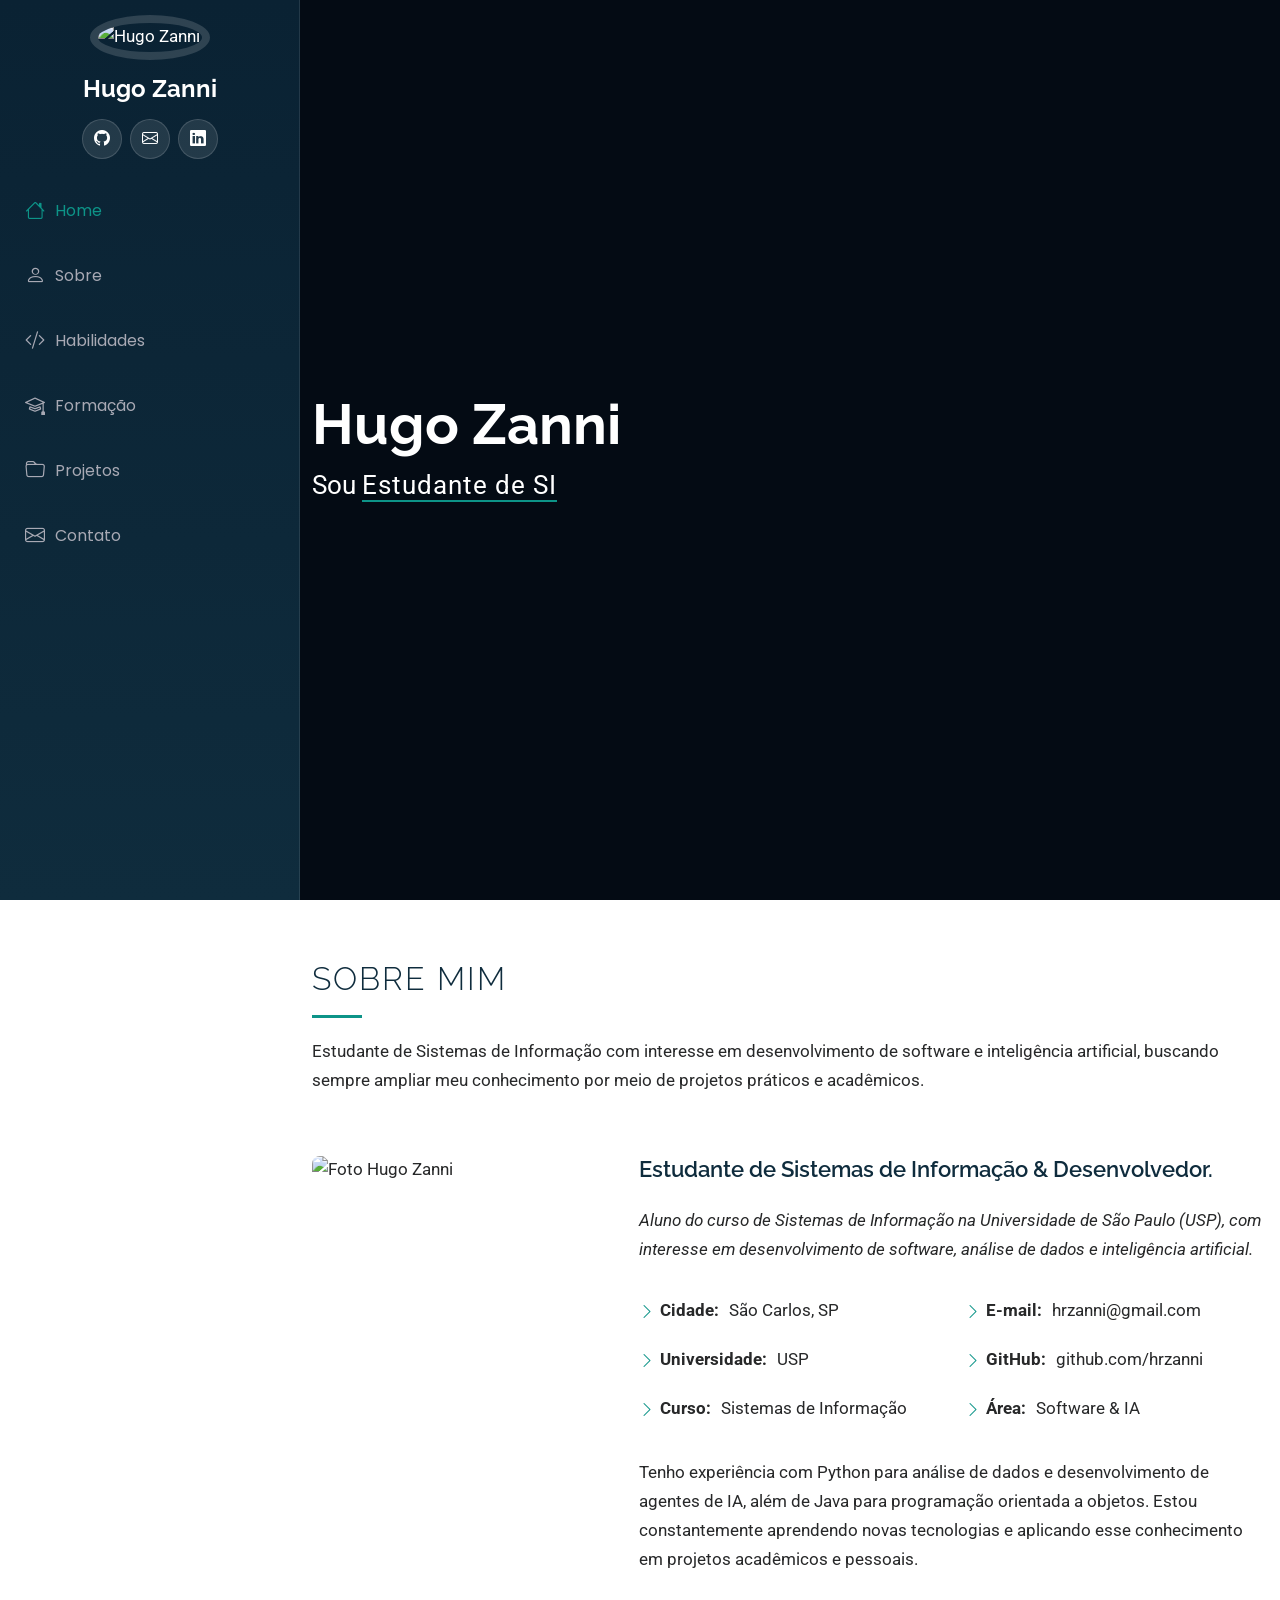
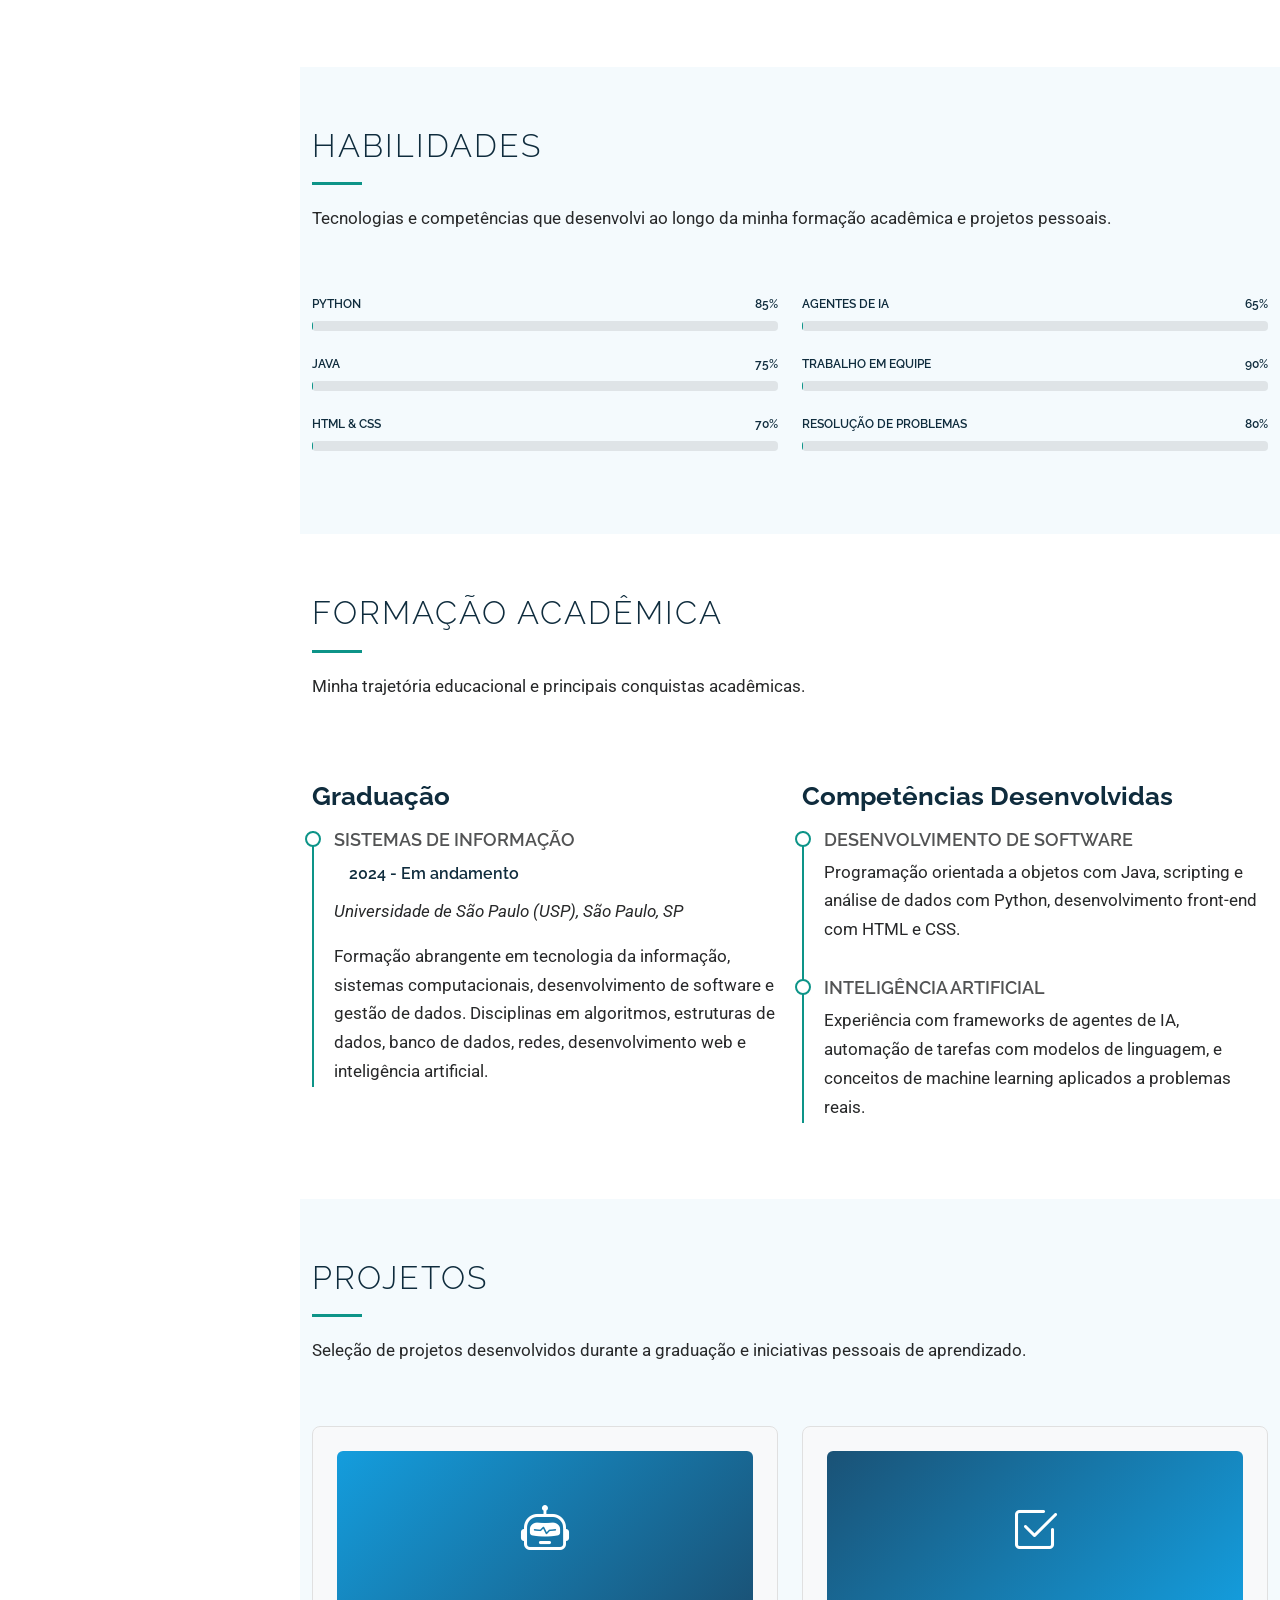
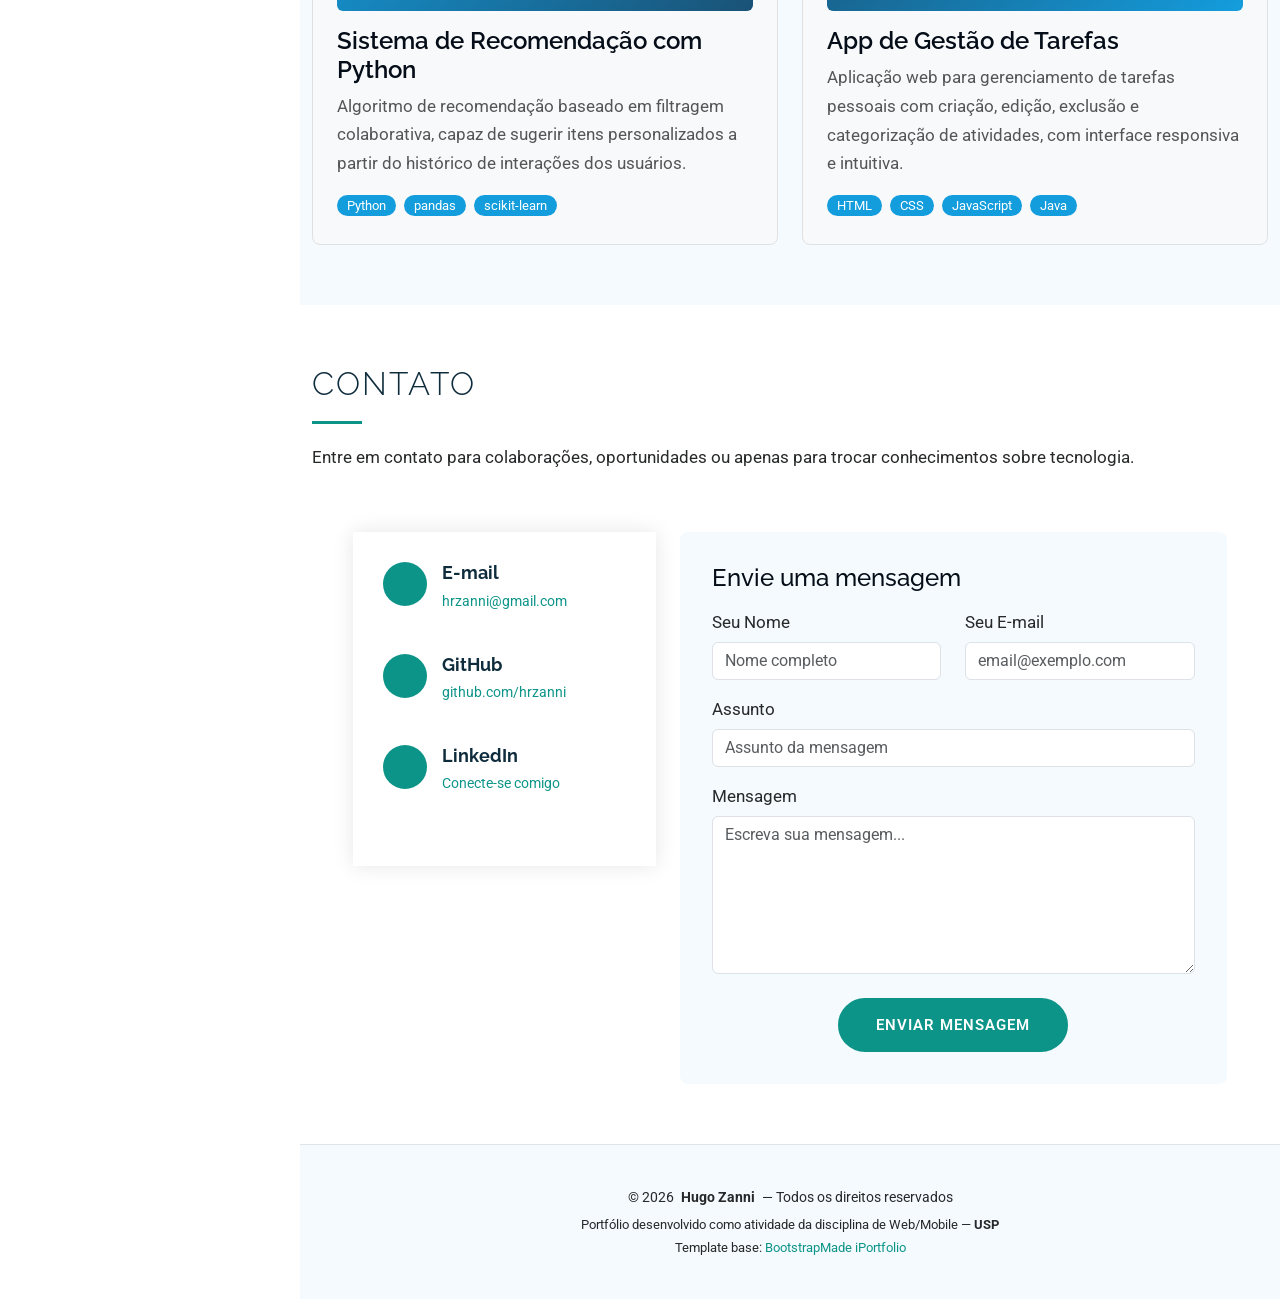
==== commit 0acb5ed3: "Atualiza cidade, ano de início e ano do rodapé" ====
--- a/index.html
+++ b/index.html
@@ -99,7 +99,7 @@
             <div class="row">
               <div class="col-lg-6">
                 <ul>
-                  <li><i class="bi bi-chevron-right"></i> <strong>Cidade:</strong> <span>São Paulo, SP</span></li>
+                  <li><i class="bi bi-chevron-right"></i> <strong>Cidade:</strong> <span>São Carlos, SP</span></li>
                   <li><i class="bi bi-chevron-right"></i> <strong>Universidade:</strong> <span>USP</span></li>
                   <li><i class="bi bi-chevron-right"></i> <strong>Curso:</strong> <span>Sistemas de Informação</span></li>
                 </ul>
@@ -207,7 +207,7 @@
 
             <div class="resume-item">
               <h4>Sistemas de Informação</h4>
-              <h5>2022 - Em andamento</h5>
+              <h5>2024 - Em andamento</h5>
               <p><em>Universidade de São Paulo (USP), São Paulo, SP</em></p>
               <p>Formação abrangente em tecnologia da informação, sistemas computacionais, desenvolvimento de software e gestão de dados. Disciplinas em algoritmos, estruturas de dados, banco de dados, redes, desenvolvimento web e inteligência artificial.</p>
             </div>
@@ -363,7 +363,7 @@
   <footer id="footer" class="footer position-relative light-background">
     <div class="container">
       <div class="copyright text-center">
-        <p>© <span>2025</span> <strong class="px-1 sitename">Hugo Zanni</strong> <span>— Todos os direitos reservados</span></p>
+        <p>© <span>2026</span> <strong class="px-1 sitename">Hugo Zanni</strong> <span>— Todos os direitos reservados</span></p>
       </div>
       <div class="credits text-center">
         Portfólio desenvolvido como atividade da disciplina de Web/Mobile — <strong>USP</strong><br>
